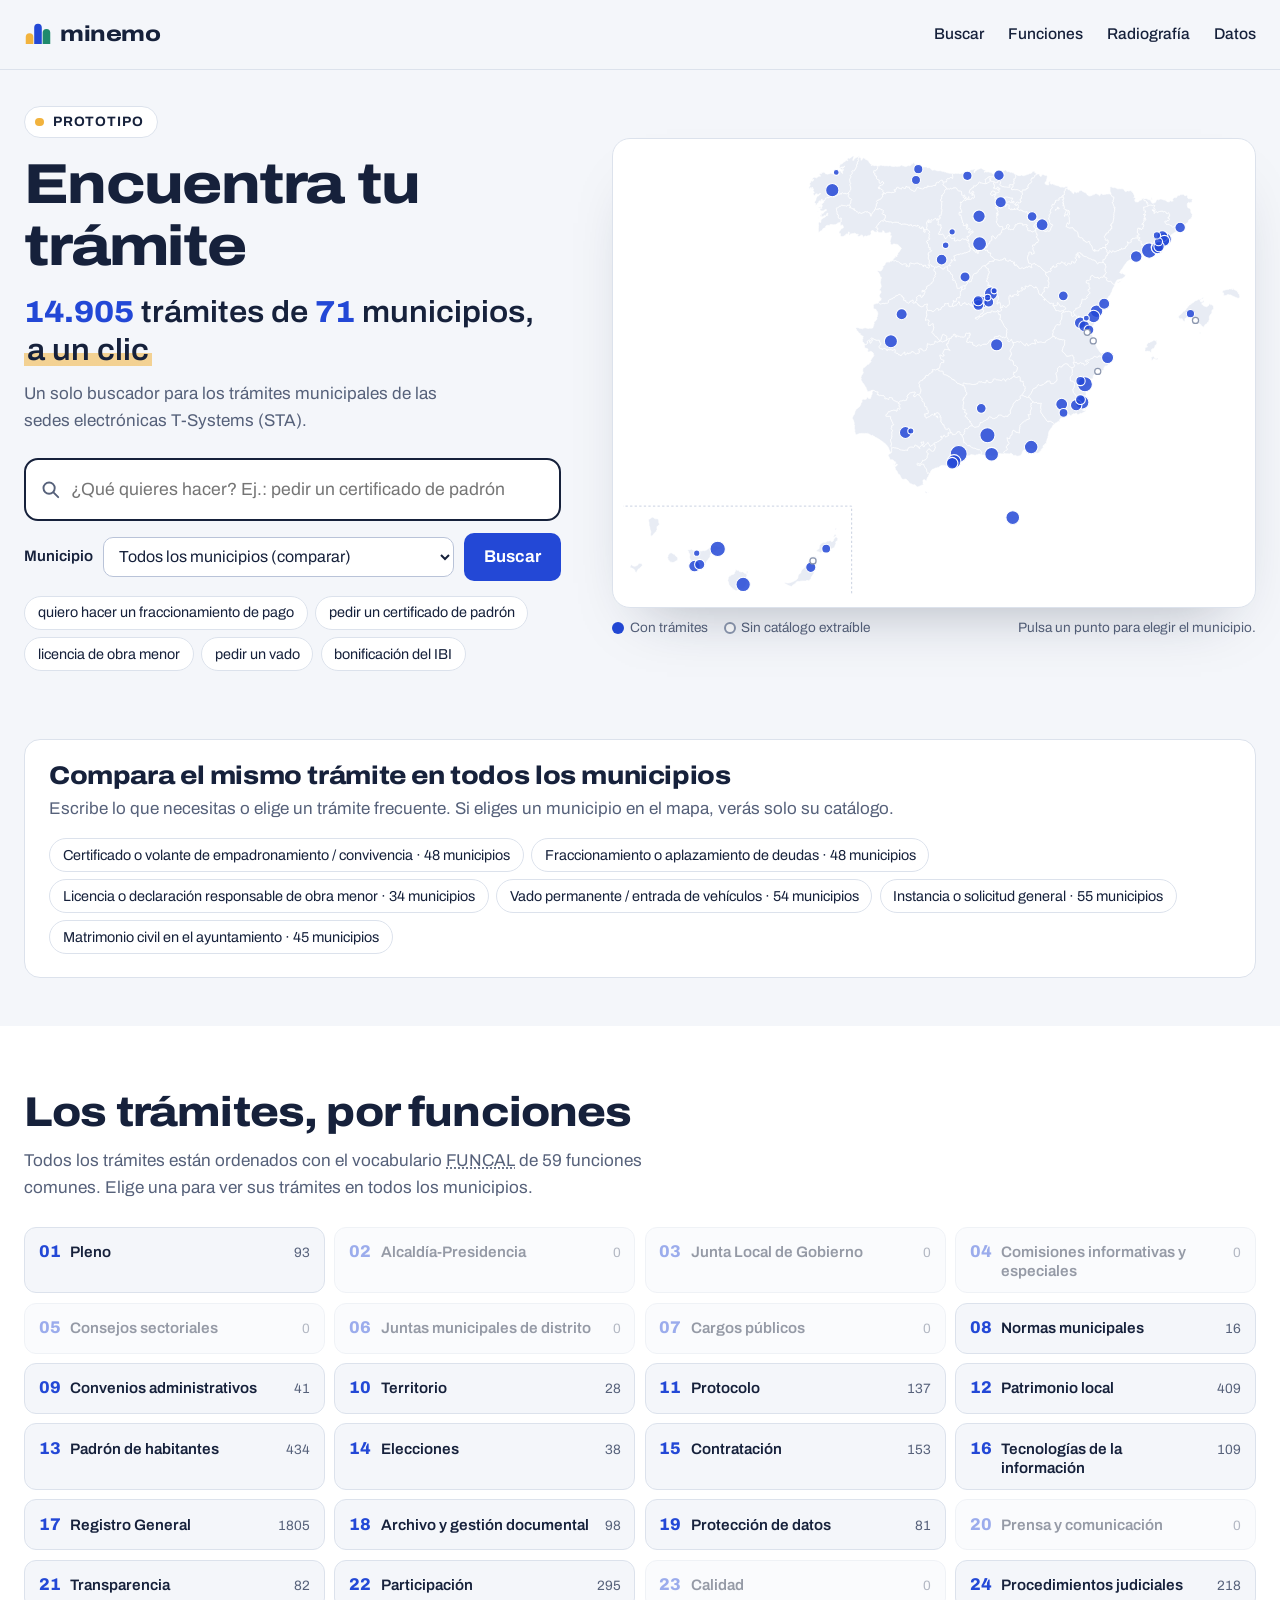
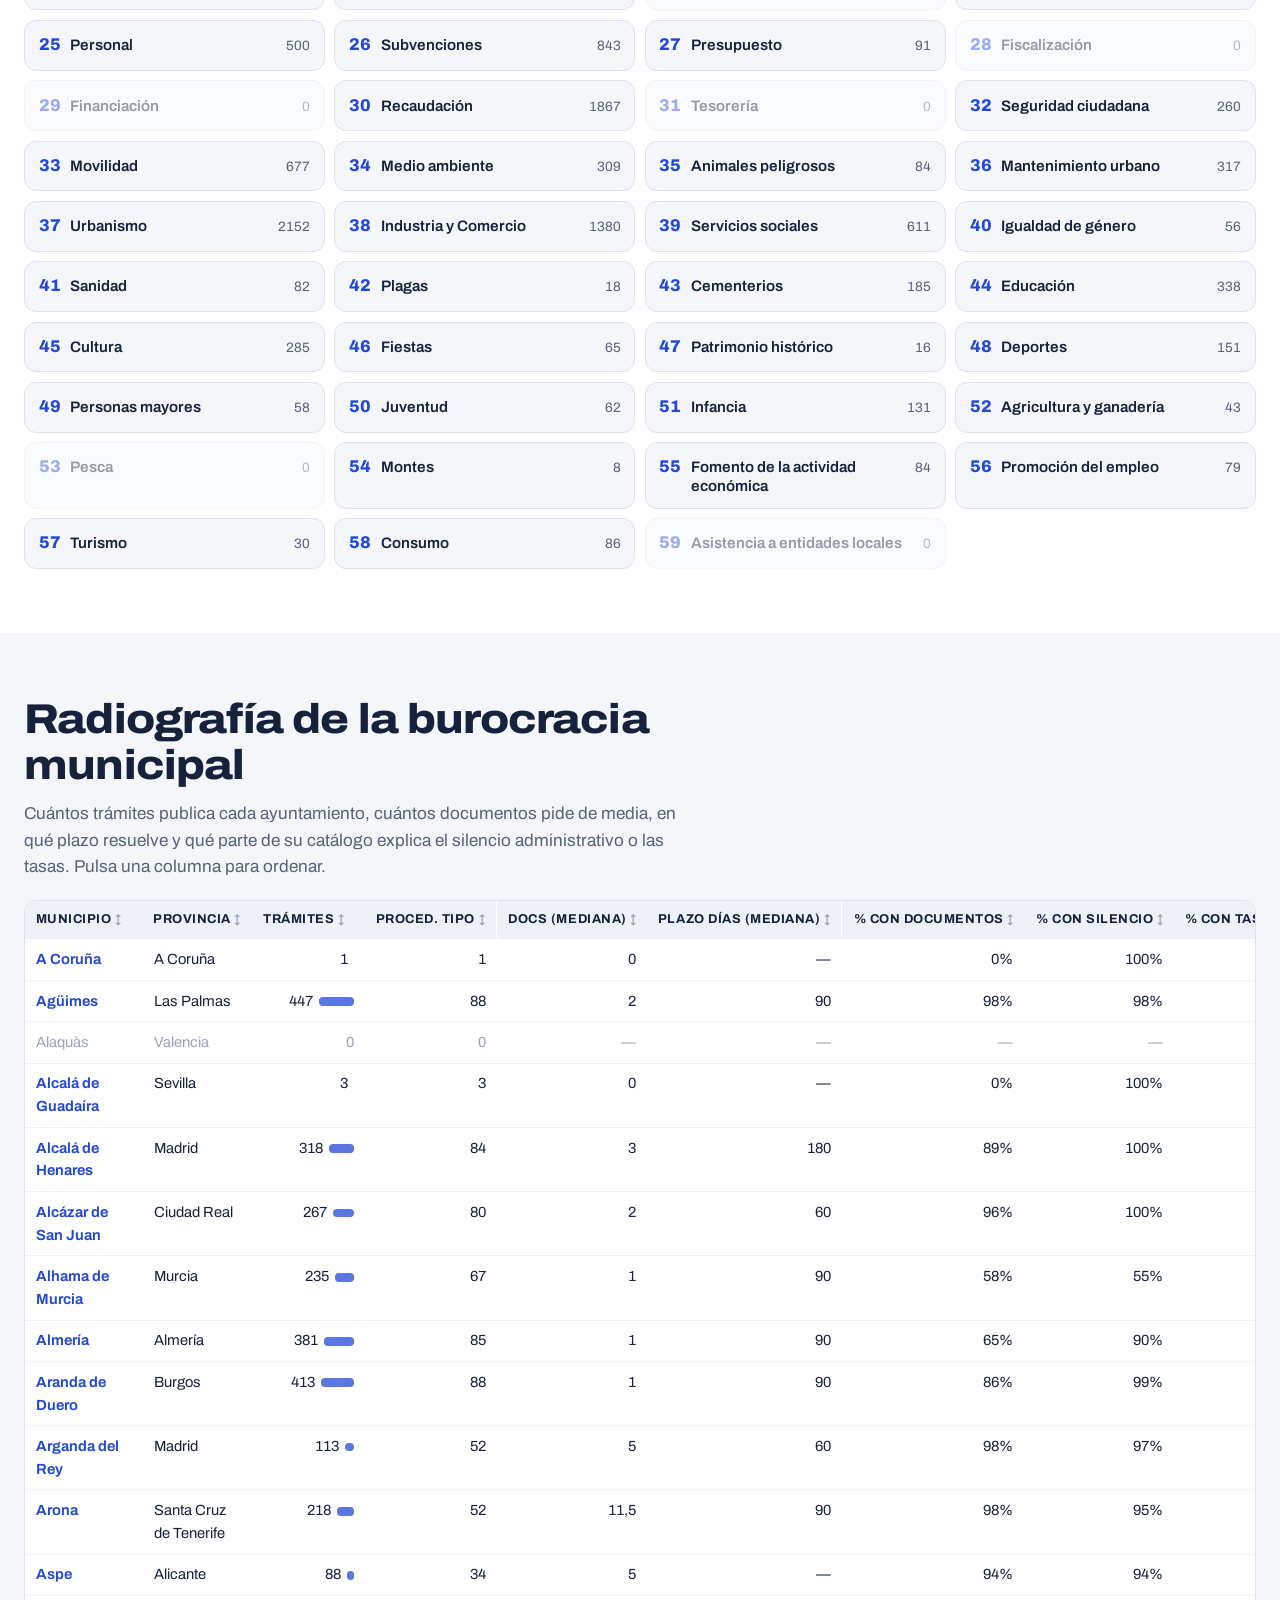
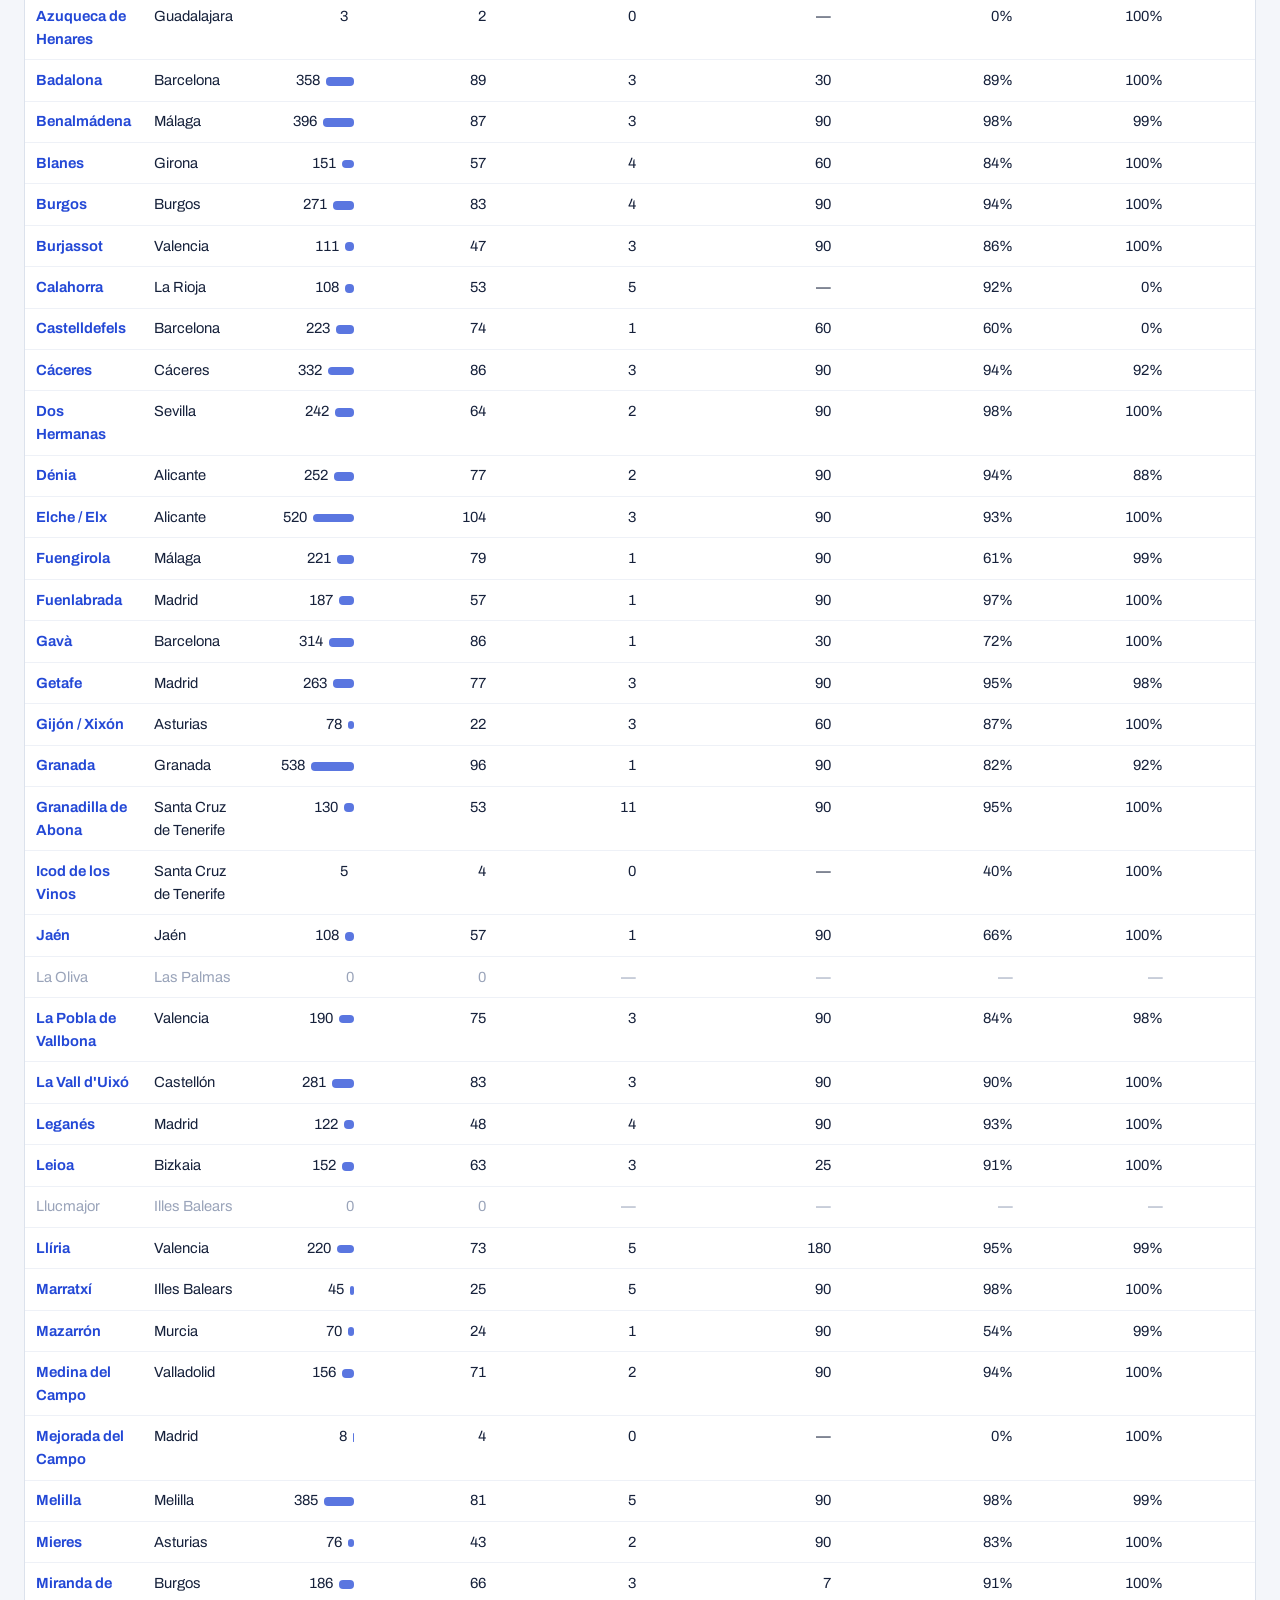
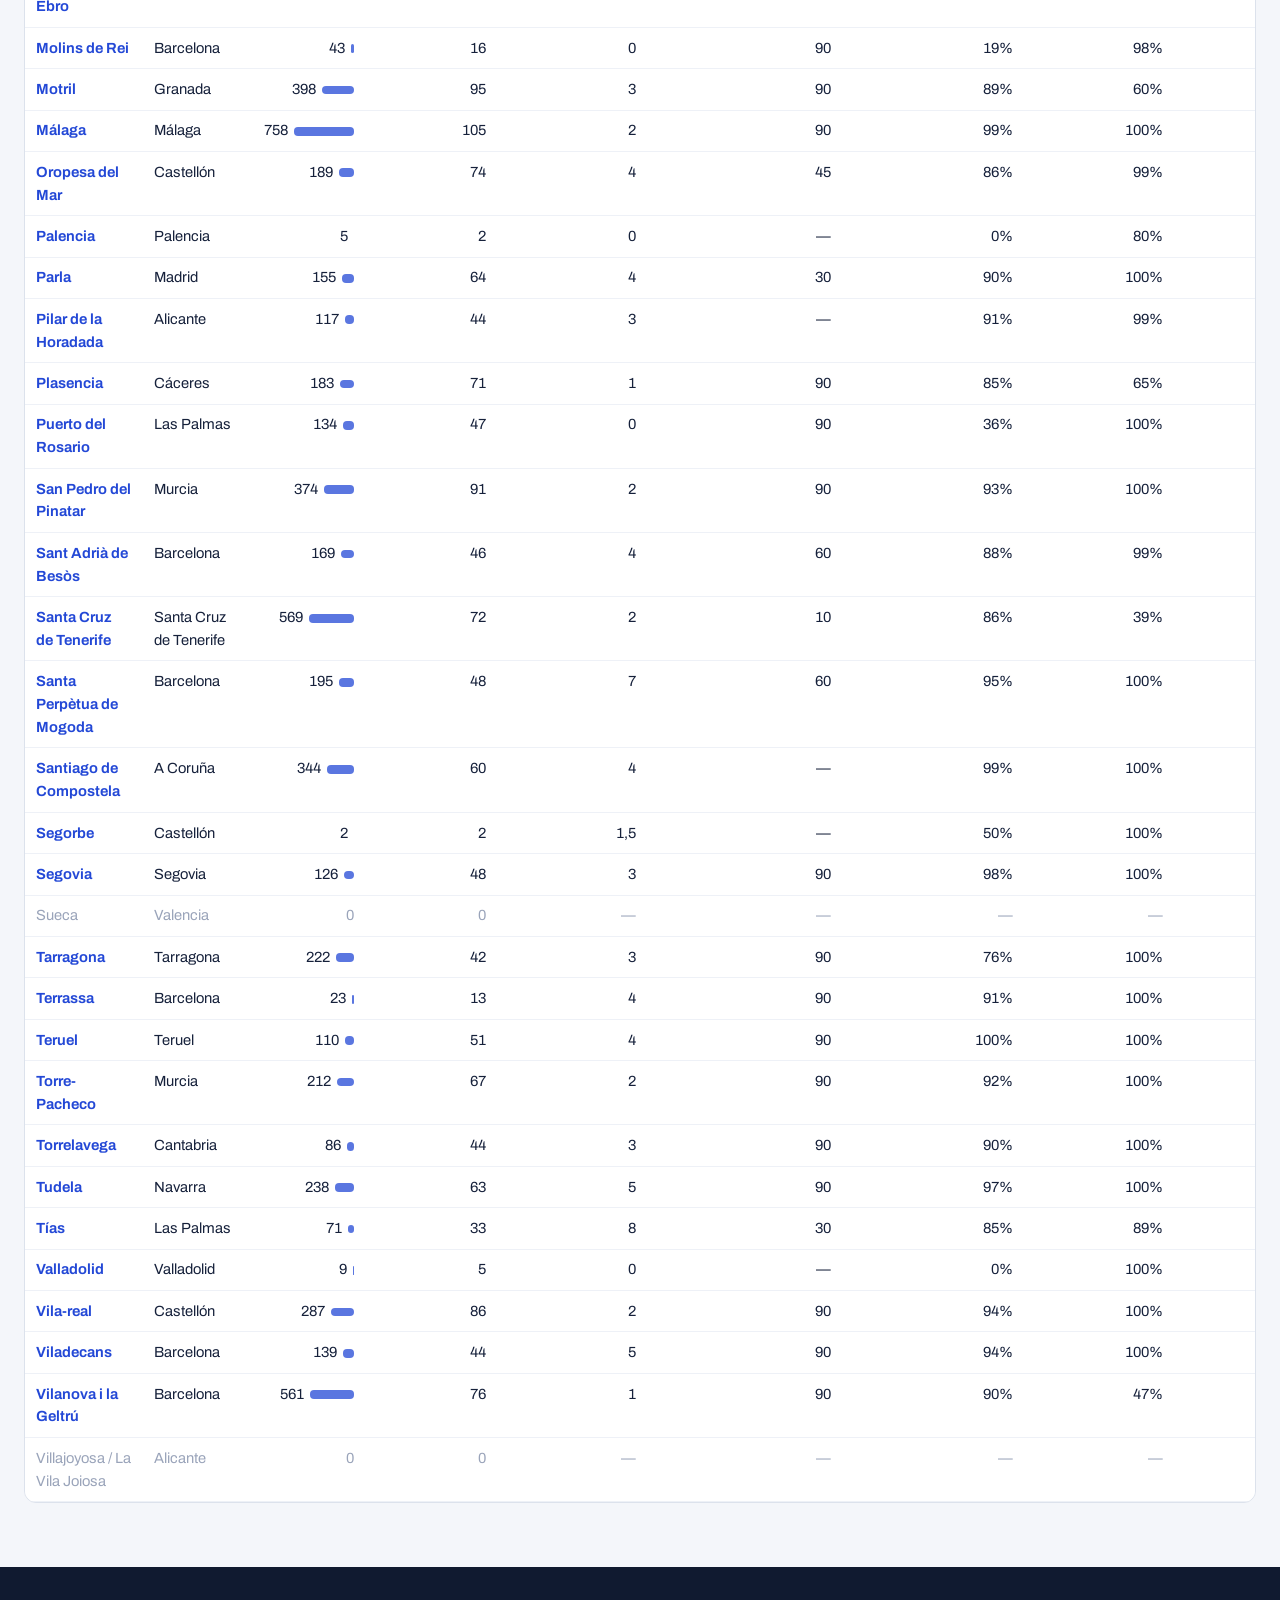
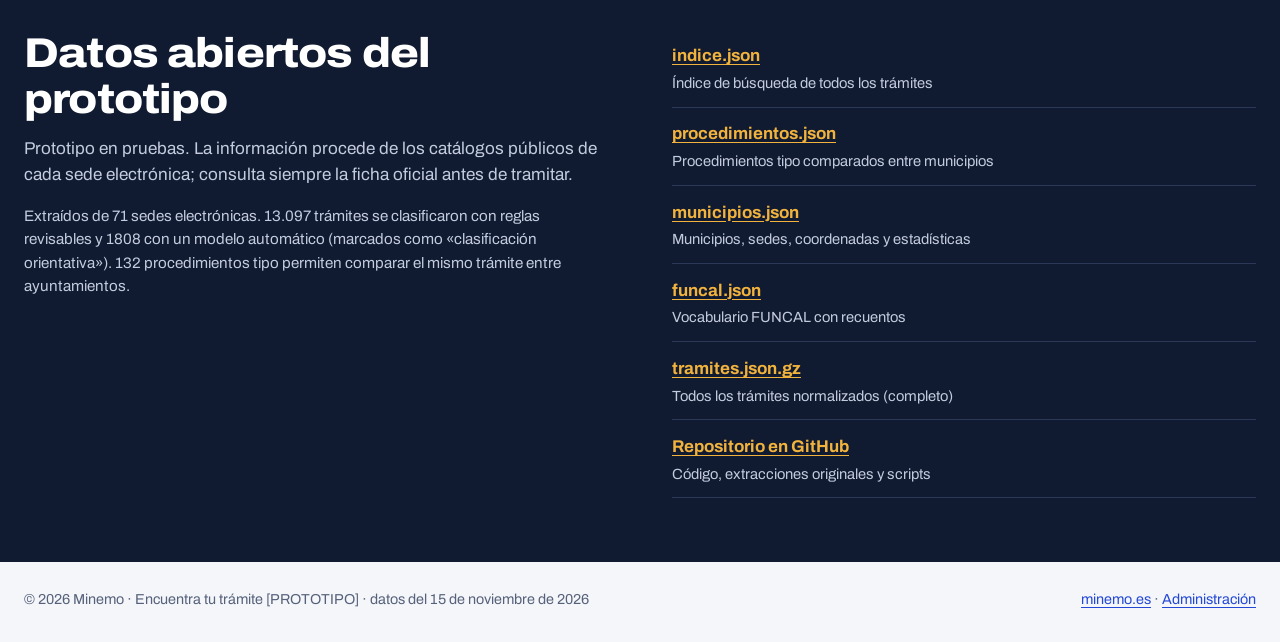
==== encuentra-tu-tramite/index.html @ 38d87cbb "Añade el módulo «Encuentra tu trámite» [PROTOTIPO] - Buscador público con mapa de España: 14.905 trá" ====
<!DOCTYPE html>
<html lang="es">
<head>
<meta charset="utf-8">
<meta name="viewport" content="width=device-width, initial-scale=1">
<title>Encuentra tu trámite [PROTOTIPO] · Minemo</title>
<meta name="description" content="Un solo buscador para miles de trámites municipales: busca por municipio, compara cómo se tramita lo mismo en cada ayuntamiento y consulta la radiografía de la burocracia municipal.">
<meta property="og:title" content="Encuentra tu trámite [PROTOTIPO] · Minemo">
<meta property="og:description" content="Busca un trámite en tu ayuntamiento o compara cómo se tramita en todos.">
<meta property="og:url" content="https://minemo.es/encuentra-tu-tramite/">
<meta name="theme-color" content="#16213B">
<link rel="icon" href="/favicon.svg" type="image/svg+xml">
<link rel="preconnect" href="https://fonts.googleapis.com">
<link rel="preconnect" href="https://fonts.gstatic.com" crossorigin>
<link href="https://fonts.googleapis.com/css2?family=Archivo:wdth,wght@62..125,300..800&display=swap" rel="stylesheet">
<link rel="stylesheet" href="css/ett.css">
</head>
<body>

<header class="cabecera">
  <div class="contenedor">
    <a class="logo" href="/" aria-label="Minemo, inicio">
      <svg viewBox="0 0 48 48" aria-hidden="true"><path d="M3 41V29a6.5 6.5 0 0 1 13 0v12z" fill="#F2B33D"/><path d="M17.5 41V13a6.5 6.5 0 0 1 13 0v28z" fill="#2348D6"/><path d="M32 41V22a6.5 6.5 0 0 1 13 0v19z" fill="#1F8A6D"/></svg>
      <span class="logo-txt">minemo</span>
    </a>
    <nav aria-label="Secciones del buscador">
      <a href="#buscar">Buscar</a>
      <a href="#funciones">Funciones</a>
      <a href="#radiografia">Radiografía</a>
      <a href="#datos">Datos</a>
    </nav>
  </div>
</header>

<main>
  <section class="portada" id="buscar" aria-labelledby="t-portada">
    <div class="contenedor portada-rejilla">
      <div class="portada-texto">
        <p class="sello"><span class="pulso" aria-hidden="true"></span>Prototipo</p>
        <h1 id="t-portada"><span id="p-titulo">Encuentra tu trámite</span></h1>
        <p class="cifra-grande" aria-live="polite">
          <strong id="c-tramites">14.905</strong> trámites de <strong id="c-municipios">71</strong> municipios,
          <span class="a-un-clic">a un clic</span>
        </p>
        <p class="entradilla" id="p-subtitulo">Un solo buscador para los trámites municipales de las sedes electrónicas T-Systems (STA).</p>

        <form class="buscador" id="f-buscar" role="search" autocomplete="off">
          <label class="sr" for="q">¿Qué quieres hacer?</label>
          <div class="caja">
            <svg viewBox="0 0 24 24" aria-hidden="true"><circle cx="10.5" cy="10.5" r="6.5" fill="none" stroke="currentColor" stroke-width="2.2"/><path d="M15.5 15.5L21 21" stroke="currentColor" stroke-width="2.2" stroke-linecap="round"/></svg>
            <input id="q" type="search" placeholder="¿Qué quieres hacer? Ej.: pedir un certificado de padrón">
          </div>
          <div class="fila-filtros">
            <label for="sel-mun">Municipio</label>
            <select id="sel-mun"><option value="">Todos los municipios (comparar)</option></select>
            <button class="boton" type="submit">Buscar</button>
          </div>
          <div class="ejemplos" id="ejemplos" aria-label="Ejemplos de búsqueda"></div>
        </form>
      </div>

      <figure class="mapa" aria-labelledby="mapa-pie">
        <div class="mapa-marco">
          <svg id="mapa" viewBox="0 0 800 600" role="img" aria-label="Mapa de España con los municipios incluidos"></svg>
          <div class="tooltip" id="tooltip" role="status" hidden></div>
        </div>
        <figcaption id="mapa-pie">
          <span class="ley"><i class="pt pt-datos"></i>Con trámites</span>
          <span class="ley"><i class="pt pt-sin"></i>Sin catálogo extraíble</span>
          <span class="ley ley-proc" hidden><i class="pt pt-si"></i>Tiene el trámite</span>
          <span class="ley ley-proc" hidden><i class="pt pt-no"></i>No consta</span>
          <span class="mapa-ayuda">Pulsa un punto para elegir el municipio.</span>
        </figcaption>
      </figure>
    </div>
  </section>

  <section class="resultados" aria-live="polite">
    <div class="contenedor" id="resultados"></div>
  </section>

  <section class="seccion" id="funciones" aria-labelledby="t-funciones">
    <div class="contenedor">
      <h2 id="t-funciones">Los trámites, por funciones</h2>
      <p class="intro">Todos los trámites están ordenados con el vocabulario <abbr title="Funciones comunes de la administración local">FUNCAL</abbr> de 59 funciones comunes. Elige una para ver sus trámites <span id="fun-ambito">en todos los municipios</span>.</p>
      <div class="funciones" id="lista-funciones"></div>
    </div>
  </section>

  <section class="seccion radiografia" id="radiografia" aria-labelledby="t-radio">
    <div class="contenedor">
      <h2 id="t-radio">Radiografía de la burocracia municipal</h2>
      <p class="intro">Cuántos trámites publica cada ayuntamiento, cuántos documentos pide de media, en qué plazo resuelve y qué parte de su catálogo explica el silencio administrativo o las tasas. Pulsa una columna para ordenar.</p>
      <div class="tabla-envoltura"><table class="tabla" id="tabla-radio"></table></div>
    </div>
  </section>

  <section class="seccion datos" id="datos" aria-labelledby="t-datos">
    <div class="contenedor rejilla-2">
      <div>
        <h2 id="t-datos">Datos abiertos del prototipo</h2>
        <p class="intro" id="p-aviso">Prototipo en pruebas. La información procede de los catálogos públicos de cada sede electrónica; consulta siempre la ficha oficial antes de tramitar.</p>
        <p class="metodo" id="metodo"></p>
      </div>
      <ul class="descargas">
        <li><a href="data/indice.json" download>indice.json</a><span>Índice de búsqueda de todos los trámites</span></li>
        <li><a href="data/procedimientos.json" download>procedimientos.json</a><span>Procedimientos tipo comparados entre municipios</span></li>
        <li><a href="data/municipios.json" download>municipios.json</a><span>Municipios, sedes, coordenadas y estadísticas</span></li>
        <li><a href="data/funcal.json" download>funcal.json</a><span>Vocabulario FUNCAL con recuentos</span></li>
        <li><a href="proyecto/datos-normalizados/tramites.json.gz" download>tramites.json.gz</a><span>Todos los trámites normalizados (completo)</span></li>
        <li><a href="https://github.com/minemo-es/minemo-web/tree/main/encuentra-tu-tramite">Repositorio en GitHub</a><span>Código, extracciones originales y scripts</span></li>
      </ul>
    </div>
  </section>
</main>

<footer>
  <div class="contenedor">
    <span>© 2026 Minemo · Encuentra tu trámite [PROTOTIPO] · <span id="f-version"></span></span>
    <span><a href="/">minemo.es</a> · <a href="admin.html">Administración</a></span>
  </div>
</footer>

<script src="js/ett-comun.js"></script>
<script src="js/buscador.js"></script>
</body>
</html>
---- encuentra-tu-tramite/css/ett.css ----
/* Encuentra tu trámite · estilos (misma identidad que minemo.es) */
[hidden] { display: none !important; }
:root {
  --pizarra: #16213B; --cal: #F4F6FA; --blanco: #FFFFFF; --cobalto: #2348D6; --albero: #F2B33D;
  --verde: #1F8A6D; --niebla: #DCE2EC; --tenue: #56617A; --noche: #101A30; --rojo: #C2413A;
  --suave: #EEF1F7;
}
* { box-sizing: border-box; }
html { -webkit-text-size-adjust: 100%; scroll-behavior: smooth; }
body { margin: 0; background: var(--cal); color: var(--pizarra); font-family: "Archivo", system-ui, sans-serif;
  font-variation-settings: "wdth" 100; font-size: 1.0625rem; line-height: 1.55; }
a { color: var(--cobalto); text-underline-offset: .18em; }
a:hover { color: var(--pizarra); }
:focus-visible { outline: 3px solid var(--albero); outline-offset: 3px; border-radius: 3px; }
h1, h2, h3, h4 { margin: 0; line-height: 1.1; }
p { margin: 0; }
.sr { position: absolute; width: 1px; height: 1px; overflow: hidden; clip: rect(0 0 0 0); white-space: nowrap; }
.contenedor { width: min(1240px, 100% - 3rem); margin-inline: auto; }
abbr { text-decoration: underline dotted; cursor: help; }

/* Cabecera */
.cabecera { padding: 1.1rem 0; background: var(--cal); border-bottom: 1px solid var(--niebla); position: sticky; top: 0; z-index: 20; }
.cabecera .contenedor { display: flex; justify-content: space-between; align-items: center; gap: 1.5rem; }
.logo { display: inline-flex; align-items: center; gap: .5rem; text-decoration: none; color: var(--pizarra); }
.logo svg { height: 28px; width: auto; display: block; }
.logo-txt { font-weight: 800; font-size: 1.35rem; font-variation-settings: "wdth" 118; letter-spacing: -.02em; }
.cabecera nav { display: flex; gap: 1.5rem; }
.cabecera nav a { color: var(--pizarra); text-decoration: none; font-weight: 500; font-size: .975rem; }
.cabecera nav a:hover { color: var(--cobalto); }

/* Portada */
.portada { padding: 2.25rem 0 2rem; }
.portada-rejilla { display: grid; grid-template-columns: minmax(0, 5fr) minmax(0, 6fr); gap: clamp(1.5rem, 4vw, 3.5rem); align-items: center; }
.sello { display: inline-flex; align-items: center; gap: .55rem; background: var(--blanco); border: 1px solid var(--niebla);
  padding: .3rem .85rem .3rem .65rem; border-radius: 999px; font-size: .85rem; font-weight: 700; text-transform: uppercase; letter-spacing: .06em; }
.pulso { width: .55rem; height: .55rem; border-radius: 50%; background: var(--albero); animation: pulso 2.4s ease-out infinite; }
@keyframes pulso { 0% { box-shadow: 0 0 0 0 rgba(242,179,61,.6); } 70% { box-shadow: 0 0 0 10px rgba(242,179,61,0); } 100% { box-shadow: 0 0 0 0 rgba(242,179,61,0); } }
.portada h1 { margin-top: 1rem; font-size: clamp(2.2rem, 4.4vw, 3.6rem); font-weight: 800; font-variation-settings: "wdth" 115; letter-spacing: -.03em; }
.cifra-grande { margin-top: .9rem; font-size: clamp(1.35rem, 2.4vw, 1.9rem); font-weight: 600; line-height: 1.25; font-variation-settings: "wdth" 106; }
.cifra-grande strong { font-weight: 800; color: var(--cobalto); font-variant-numeric: tabular-nums; }
.a-un-clic { background: linear-gradient(transparent 62%, rgba(242,179,61,.55) 62%); padding: 0 .1em; }
.entradilla { margin-top: .8rem; color: var(--tenue); max-width: 46ch; }

.buscador { margin-top: 1.5rem; }
.caja { display: flex; align-items: center; gap: .6rem; background: var(--blanco); border: 2px solid var(--pizarra); border-radius: 14px; padding: .25rem .9rem; }
.caja:focus-within { border-color: var(--cobalto); box-shadow: 0 0 0 4px rgba(35,72,214,.15); }
.caja svg { width: 1.3rem; height: 1.3rem; color: var(--tenue); flex: none; }
.caja input { flex: 1; border: 0; outline: 0; font: inherit; font-size: 1.1rem; padding: .75rem 0; background: transparent; min-width: 0; color: var(--pizarra); }
.fila-filtros { display: flex; gap: .6rem; align-items: center; margin-top: .7rem; flex-wrap: wrap; }
.fila-filtros label { font-weight: 600; font-size: .95rem; }
select, .campo { font: inherit; font-size: 1rem; padding: .6rem .7rem; border: 1px solid #B9C3D8; border-radius: 10px; background: var(--blanco); color: var(--pizarra); }
#sel-mun { flex: 1; min-width: 12rem; }
.boton { display: inline-flex; align-items: center; gap: .4rem; background: var(--cobalto); color: var(--blanco); border: 0; cursor: pointer;
  padding: .7rem 1.25rem; border-radius: 10px; font: inherit; font-weight: 650; text-decoration: none; }
.boton:hover { background: var(--pizarra); color: var(--blanco); }
.boton.sec { background: var(--blanco); color: var(--pizarra); border: 1px solid var(--niebla); }
.boton.sec:hover { border-color: var(--pizarra); }
.boton.peq { padding: .4rem .75rem; font-size: .9rem; border-radius: 8px; }
.ejemplos { display: flex; gap: .45rem; flex-wrap: wrap; margin-top: .9rem; }
.chip { border: 1px solid var(--niebla); background: var(--blanco); color: var(--pizarra); border-radius: 999px; padding: .3rem .8rem;
  font: inherit; font-size: .9rem; cursor: pointer; }
.chip:hover { border-color: var(--cobalto); color: var(--cobalto); }
.chip.activo { background: var(--pizarra); color: var(--blanco); border-color: var(--pizarra); }

/* Mapa */
.mapa { margin: 0; }
.mapa-marco { position: relative; background: var(--blanco); border: 1px solid var(--niebla); border-radius: 18px; padding: .6rem;
  box-shadow: 0 30px 60px -34px rgba(22,33,59,.35); }
#mapa { display: block; width: 100%; height: auto; }
#mapa .prov { fill: #E8ECF4; stroke: #FFFFFF; stroke-width: .8; }
#mapa .prov.activa { fill: #DCE4F7; }
#mapa .borde { fill: none; stroke: #B9C3D8; stroke-width: 1; stroke-dasharray: 3 3; }
#mapa .pt { cursor: pointer; stroke: var(--blanco); stroke-width: 1.4; transition: r .15s; }
#mapa .pt.datos { fill: var(--cobalto); fill-opacity: .85; }
#mapa .pt.sin { fill: var(--blanco); stroke: #8C97AE; stroke-width: 1.6; }
#mapa .pt.si { fill: var(--verde); }
#mapa .pt.no { fill: var(--albero); }
#mapa .pt.sel { fill: var(--rojo); fill-opacity: 1; stroke: var(--pizarra); stroke-width: 2.2; }
#mapa .pt:hover { stroke: var(--pizarra); stroke-width: 2; }
#mapa .etq { font-size: 13px; font-weight: 700; fill: var(--pizarra); paint-order: stroke; stroke: var(--blanco); stroke-width: 4px; pointer-events: none; }
.tooltip { position: absolute; pointer-events: none; background: var(--pizarra); color: var(--blanco); font-size: .85rem; line-height: 1.35;
  padding: .45rem .65rem; border-radius: 8px; max-width: 16rem; transform: translate(-50%, calc(-100% - 12px)); z-index: 5; }
.tooltip b { display: block; font-size: .95rem; }
.mapa figcaption { display: flex; flex-wrap: wrap; gap: .4rem 1rem; align-items: center; margin-top: .6rem; font-size: .85rem; color: var(--tenue); }
.ley { display: inline-flex; align-items: center; gap: .35rem; }
.ley .pt { width: .75rem; height: .75rem; border-radius: 50%; display: inline-block; }
.pt-datos { background: var(--cobalto); } .pt-sin { border: 2px solid #8C97AE; background: var(--blanco); }
.pt-si { background: var(--verde); } .pt-no { background: var(--albero); }
.mapa-ayuda { margin-left: auto; }

/* Resultados */
.resultados { padding: 1rem 0 3rem; }
.resultados:empty { display: none; }
.bloque { background: var(--blanco); border: 1px solid var(--niebla); border-radius: 16px; padding: 1.4rem 1.5rem; margin-top: 1.25rem; }
.bloque h2 { font-size: 1.6rem; font-weight: 800; font-variation-settings: "wdth" 110; letter-spacing: -.015em; }
.bloque h3 { font-size: 1.2rem; font-weight: 700; }
.bloque .sub { color: var(--tenue); margin-top: .35rem; }
.cab-res { display: flex; justify-content: space-between; align-items: flex-start; gap: 1rem; flex-wrap: wrap; }
.aviso-no { background: #FFF6E0; border: 1px solid #F2D58D; border-radius: 12px; padding: .9rem 1rem; margin-top: 1rem; }
.cifras { display: grid; grid-template-columns: repeat(auto-fit, minmax(9.5rem, 1fr)); gap: .75rem; margin-top: 1.1rem; }
.cifra { background: var(--suave); border-radius: 12px; padding: .75rem .9rem; }
.cifra b { display: block; font-size: 1.6rem; font-weight: 800; font-variant-numeric: tabular-nums; font-variation-settings: "wdth" 110; line-height: 1.1; }
.cifra span { font-size: .85rem; color: var(--tenue); }

.lista { list-style: none; margin: 1rem 0 0; padding: 0; display: grid; gap: .7rem; }
.tramite { border: 1px solid var(--niebla); border-radius: 12px; padding: .9rem 1rem; background: var(--blanco); }
.tramite:hover { border-color: #B9C3D8; }
.tramite h4 { font-size: 1.05rem; font-weight: 700; }
.tramite h4 button { all: unset; cursor: pointer; }
.tramite h4 button:hover { color: var(--cobalto); text-decoration: underline; }
.tramite .mun { font-size: .85rem; font-weight: 700; color: var(--cobalto); text-transform: uppercase; letter-spacing: .04em; }
.etiquetas { display: flex; flex-wrap: wrap; gap: .35rem; margin-top: .5rem; }
.et { font-size: .78rem; font-weight: 600; padding: .18rem .55rem; border-radius: 999px; background: var(--suave); color: var(--pizarra); }
.et.funcal { background: #E3E9FB; color: #1B3AAE; }
.et.proc { background: #DFF1EB; color: #155E4A; }
.et.aviso { background: #FFF1D1; color: #7A5300; }
.metr { display: flex; flex-wrap: wrap; gap: .3rem 1.1rem; margin-top: .55rem; font-size: .9rem; color: var(--tenue); }
.metr b { color: var(--pizarra); }
.acciones-t { display: flex; gap: .5rem; flex-wrap: wrap; margin-top: .7rem; }
.detalle { margin-top: .9rem; border-top: 1px dashed var(--niebla); padding-top: .9rem; display: grid; gap: .8rem; }
.detalle h5 { margin: 0 0 .3rem; font-size: .8rem; text-transform: uppercase; letter-spacing: .06em; color: var(--tenue); }
.detalle p, .detalle li { font-size: .95rem; white-space: pre-line; }
.detalle ul { margin: 0; padding-left: 1.1rem; }
.docs li { margin-bottom: .25rem; }
.docs .ob { font-size: .75rem; font-weight: 700; color: var(--rojo); margin-left: .3rem; }
.mas { margin-top: 1rem; }
.vacio { color: var(--tenue); margin-top: 1rem; }

/* Tablas */
.tabla-envoltura { overflow-x: auto; margin-top: 1.2rem; border: 1px solid var(--niebla); border-radius: 12px; background: var(--blanco); }
.tabla { width: 100%; border-collapse: collapse; font-size: .92rem; }
.tabla th, .tabla td { padding: .55rem .7rem; text-align: left; border-bottom: 1px solid var(--suave); vertical-align: top; }
.tabla th { position: sticky; top: 0; background: var(--suave); font-size: .8rem; text-transform: uppercase; letter-spacing: .04em; cursor: pointer; white-space: nowrap; }
.tabla th[aria-sort]::after { content: " ↕"; color: #9AA4BA; }
.tabla th[aria-sort="ascending"]::after { content: " ↑"; color: var(--cobalto); }
.tabla th[aria-sort="descending"]::after { content: " ↓"; color: var(--cobalto); }
.tabla td.num { text-align: right; font-variant-numeric: tabular-nums; white-space: nowrap; }
.tabla tr:hover td { background: #FAFBFD; }
.tabla tr.sin-datos td { color: #9AA4BA; }
.barra-h { display: inline-block; height: .55rem; border-radius: 4px; background: var(--cobalto); opacity: .75; vertical-align: middle; margin-left: .4rem; }
.barra-h.verde { background: var(--verde); } .barra-h.albero { background: var(--albero); }
.tabla a.mun-link { font-weight: 650; text-decoration: none; }
.tabla a.mun-link:hover { text-decoration: underline; }

/* Secciones */
.seccion { padding: 4rem 0; }
.seccion h2 { font-size: clamp(1.8rem, 3.4vw, 2.6rem); font-weight: 800; font-variation-settings: "wdth" 112; letter-spacing: -.02em; max-width: 24ch; }
.seccion .intro { margin-top: .8rem; max-width: 68ch; color: var(--tenue); font-size: 1.07rem; }
#funciones { background: var(--blanco); }
.funciones { margin-top: 1.6rem; display: grid; grid-template-columns: repeat(auto-fill, minmax(15rem, 1fr)); gap: .6rem; }
.fun { text-align: left; border: 1px solid var(--niebla); background: var(--cal); border-radius: 12px; padding: .7rem .85rem; cursor: pointer; font: inherit; color: var(--pizarra);
  display: grid; grid-template-columns: auto 1fr auto; gap: .2rem .6rem; align-items: baseline; }
.fun:hover { border-color: var(--cobalto); background: var(--blanco); }
.fun .cod { font-weight: 800; color: var(--cobalto); font-variant-numeric: tabular-nums; }
.fun .nom { font-weight: 600; font-size: .95rem; line-height: 1.25; }
.fun .n { font-size: .85rem; color: var(--tenue); font-variant-numeric: tabular-nums; }
.fun.vacia { opacity: .45; }
.datos { background: var(--noche); color: var(--blanco); }
.datos h2 { color: var(--blanco); }
.datos .intro, .datos .metodo { color: #C3CCDF; }
.datos .metodo { margin-top: 1rem; font-size: .95rem; max-width: 60ch; }
.rejilla-2 { display: grid; grid-template-columns: minmax(0, 1fr) minmax(0, 1fr); gap: clamp(2rem, 5vw, 4rem); align-items: start; }
.descargas { list-style: none; margin: 0; padding: 0; display: grid; gap: .1rem; }
.descargas li { padding: .75rem 0; border-bottom: 1px solid #2A3756; display: grid; gap: .15rem; }
.descargas a { color: var(--albero); font-weight: 700; }
.descargas span { color: #C3CCDF; font-size: .92rem; }

footer { padding: 1.6rem 0 2rem; color: var(--tenue); font-size: .9rem; }
footer .contenedor { display: flex; justify-content: space-between; gap: 1rem; flex-wrap: wrap; }

.cargando { display: flex; align-items: center; gap: .7rem; color: var(--tenue); padding: 1rem 0; }
.cargando::before { content: ""; width: 1.1rem; height: 1.1rem; border-radius: 50%; border: 3px solid var(--niebla); border-top-color: var(--cobalto); animation: gira 1s linear infinite; }
@keyframes gira { to { transform: rotate(360deg); } }

@media (max-width: 980px) {
  .portada-rejilla, .rejilla-2 { grid-template-columns: minmax(0, 1fr); }
}
@media (max-width: 640px) {
  .cabecera nav a:not(:first-child) { display: none; }
  .contenedor { width: min(1240px, 100% - 1.6rem); }
  .bloque { padding: 1.1rem; }
  .mapa-ayuda { margin-left: 0; }
}
@media (prefers-reduced-motion: reduce) { html { scroll-behavior: auto; } .pulso, .cargando::before { animation: none; } }
.mun-cab { font-size: .85rem; font-weight: 700; color: var(--cobalto); text-transform: uppercase; letter-spacing: .05em; margin-bottom: .25rem; }
.fun.activo { border-color: var(--cobalto); background: #E3E9FB; }
.ley[hidden] { display: none; }
.a-un-clic { white-space: nowrap; }
[id], .resultados { scroll-margin-top: 84px; }

/* ---------- Administración ---------- */
.adm-login { min-height: 70vh; display: grid; place-items: center; padding: 2rem 0; }
.tarjeta { background: var(--blanco); border: 1px solid var(--niebla); border-radius: 18px; padding: 1.8rem; width: min(560px, 100%); box-shadow: 0 30px 60px -34px rgba(22,33,59,.35); }
.tarjeta h1 { font-size: 1.9rem; font-weight: 800; font-variation-settings: "wdth" 112; }
.tarjeta .sub { color: var(--tenue); margin-top: .5rem; }
.metodo-login { border: 1px solid var(--niebla); border-radius: 12px; padding: 1rem; margin-top: 1rem; display: grid; gap: .6rem; }
.metodo-login h2 { font-size: 1.05rem; font-weight: 700; }
.metodo-login p { font-size: .9rem; color: var(--tenue); }
.campo { width: 100%; }
label.et-campo { font-size: .85rem; font-weight: 650; display: grid; gap: .25rem; }
.error { color: var(--rojo); font-weight: 600; font-size: .92rem; }
.ok { color: var(--verde); font-weight: 600; font-size: .92rem; }
.adm-barra { display: flex; justify-content: space-between; align-items: center; gap: 1rem; flex-wrap: wrap; padding: 1rem 0; }
.adm-barra h1 { font-size: 1.5rem; font-weight: 800; font-variation-settings: "wdth" 110; }
.quien { font-size: .9rem; color: var(--tenue); display: flex; gap: .6rem; align-items: center; flex-wrap: wrap; }
.pestanas { display: flex; gap: .3rem; border-bottom: 2px solid var(--niebla); overflow-x: auto; }
.pestanas button { all: unset; cursor: pointer; padding: .7rem 1rem; font-weight: 650; color: var(--tenue); border-bottom: 3px solid transparent; margin-bottom: -2px; white-space: nowrap; }
.pestanas button[aria-selected="true"] { color: var(--pizarra); border-bottom-color: var(--cobalto); }
.pestanas .contador { display: inline-block; min-width: 1.4rem; text-align: center; background: var(--albero); color: var(--pizarra); border-radius: 999px; font-size: .75rem; padding: 0 .35rem; margin-left: .3rem; }
.panel-adm { padding: 1.2rem 0 3rem; }
.filtros-adm { display: flex; gap: .5rem; flex-wrap: wrap; align-items: center; margin: 1rem 0; }
.filtros-adm .campo { width: auto; flex: 1; min-width: 10rem; }
.tabla .campo { padding: .35rem .5rem; font-size: .9rem; }
.tabla textarea.campo { min-height: 3.2rem; resize: vertical; }
.tabla tr.cambiado td { background: #FFF8E6; }
.pendientes { position: sticky; bottom: 0; background: var(--pizarra); color: var(--blanco); padding: .8rem 1rem; border-radius: 12px 12px 0 0; display: flex; justify-content: space-between; align-items: center; gap: 1rem; flex-wrap: wrap; z-index: 10; }
.pendientes[hidden] { display: none; }
.pendientes .boton { background: var(--albero); color: var(--pizarra); }
.historial { list-style: none; margin: .8rem 0 0; padding: 0; display: grid; gap: .4rem; font-size: .92rem; }
.historial li { border-bottom: 1px solid var(--suave); padding: .4rem 0; }
.historial small { color: var(--tenue); }
.form-portal { display: grid; gap: 1rem; max-width: 760px; margin-top: 1rem; }
.form-portal textarea { min-height: 6rem; }
.multi { display: grid; grid-template-columns: repeat(auto-fill, minmax(16rem, 1fr)); gap: .3rem .8rem; max-height: 18rem; overflow: auto; border: 1px solid var(--niebla); border-radius: 10px; padding: .6rem; background: var(--blanco); }
.multi label { font-size: .9rem; display: flex; gap: .4rem; align-items: flex-start; }
.nota-adm { background: var(--suave); border-radius: 12px; padding: .9rem 1rem; font-size: .93rem; color: var(--pizarra); margin-top: 1rem; }
.nota-adm code { background: var(--blanco); padding: .05rem .3rem; border-radius: 4px; }
#sel-mun { max-width: 100%; }
@media (max-width: 640px) { #sel-mun { min-width: 0; width: 100%; flex-basis: 100%; } .fila-filtros .boton { width: 100%; justify-content: center; } }
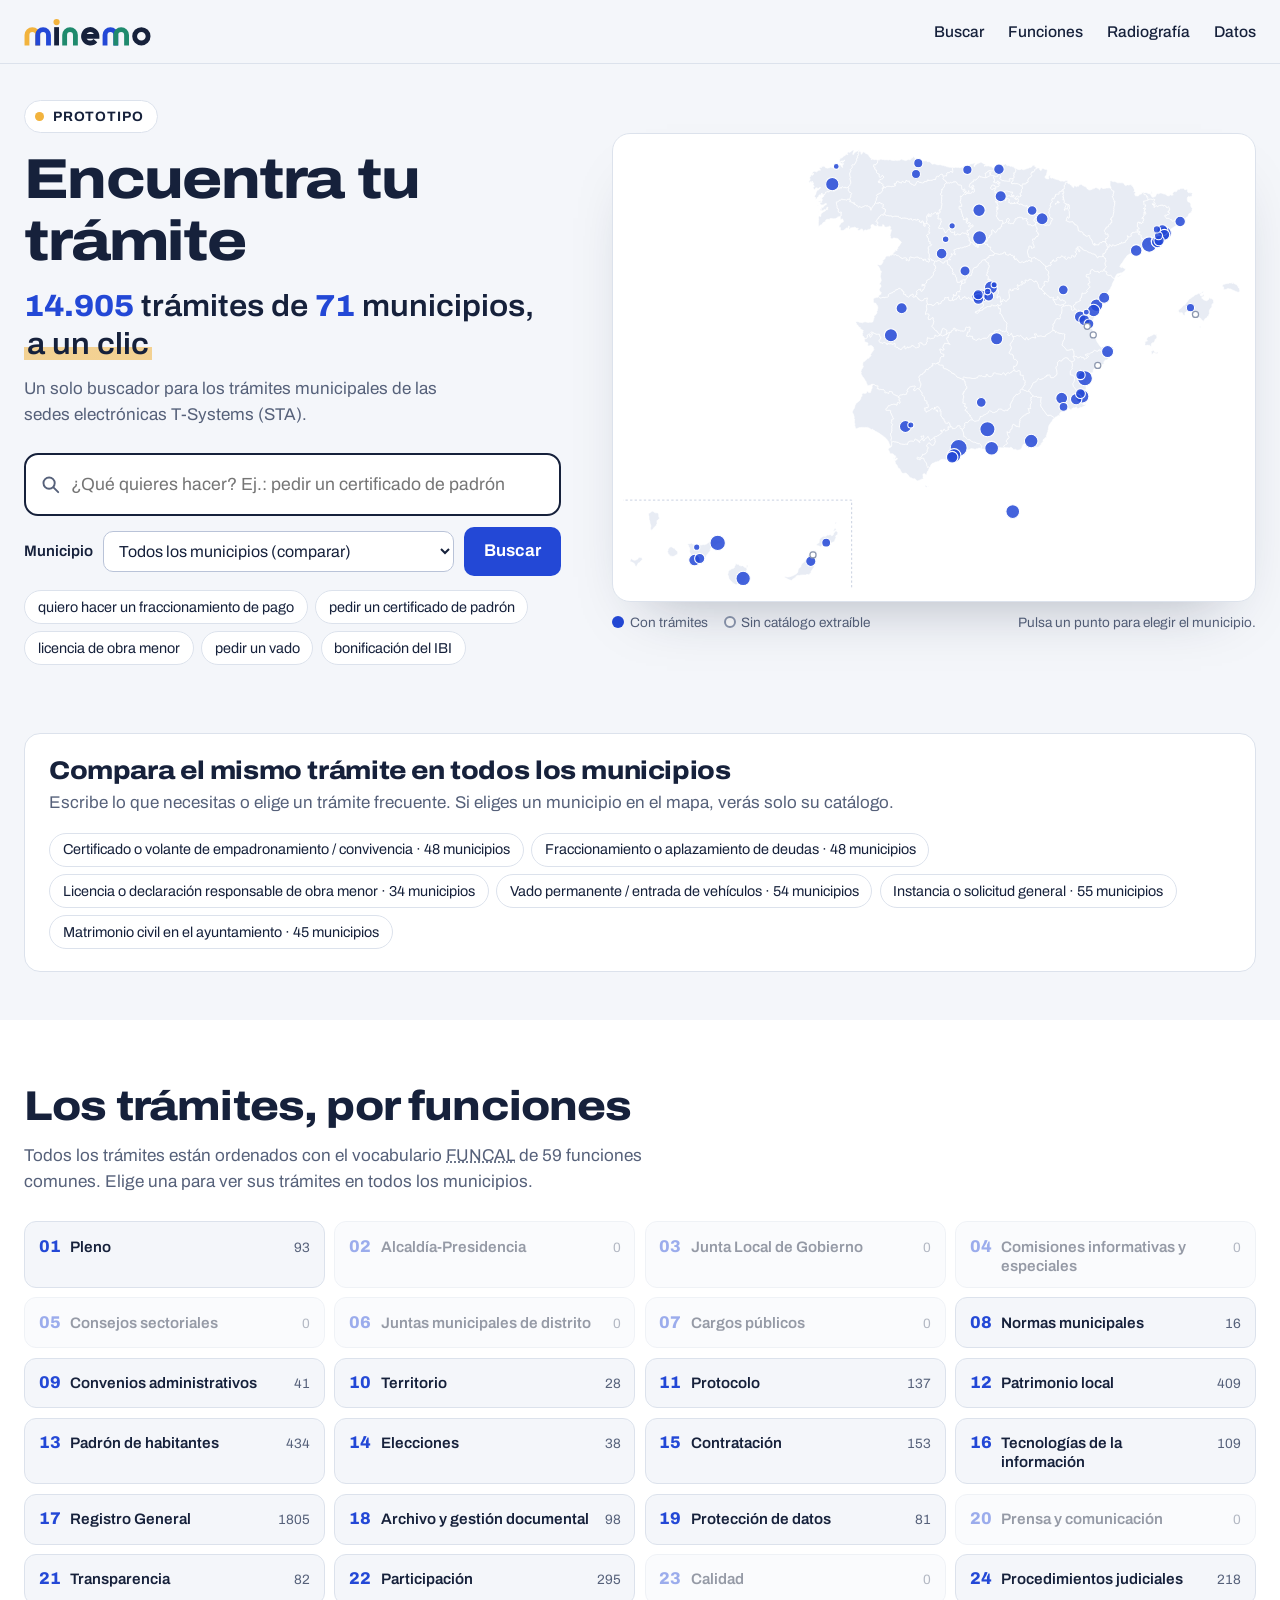
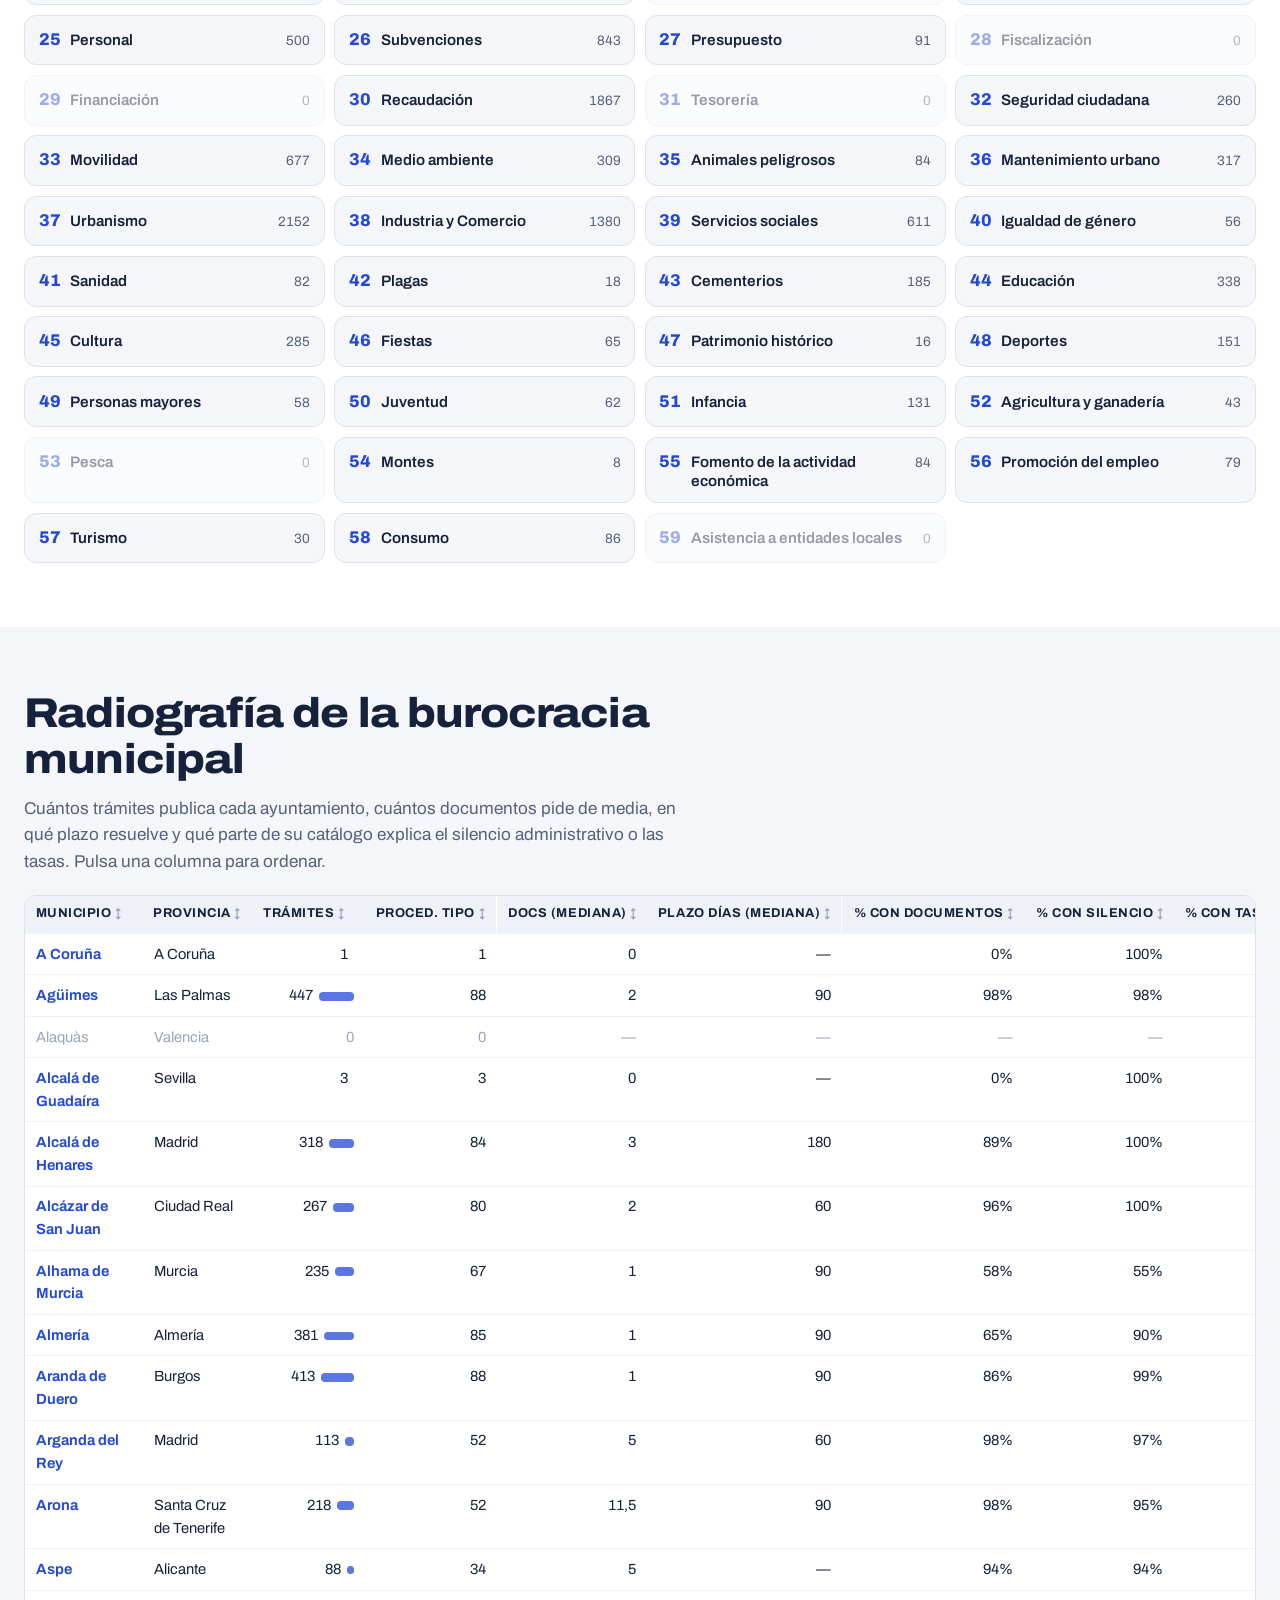
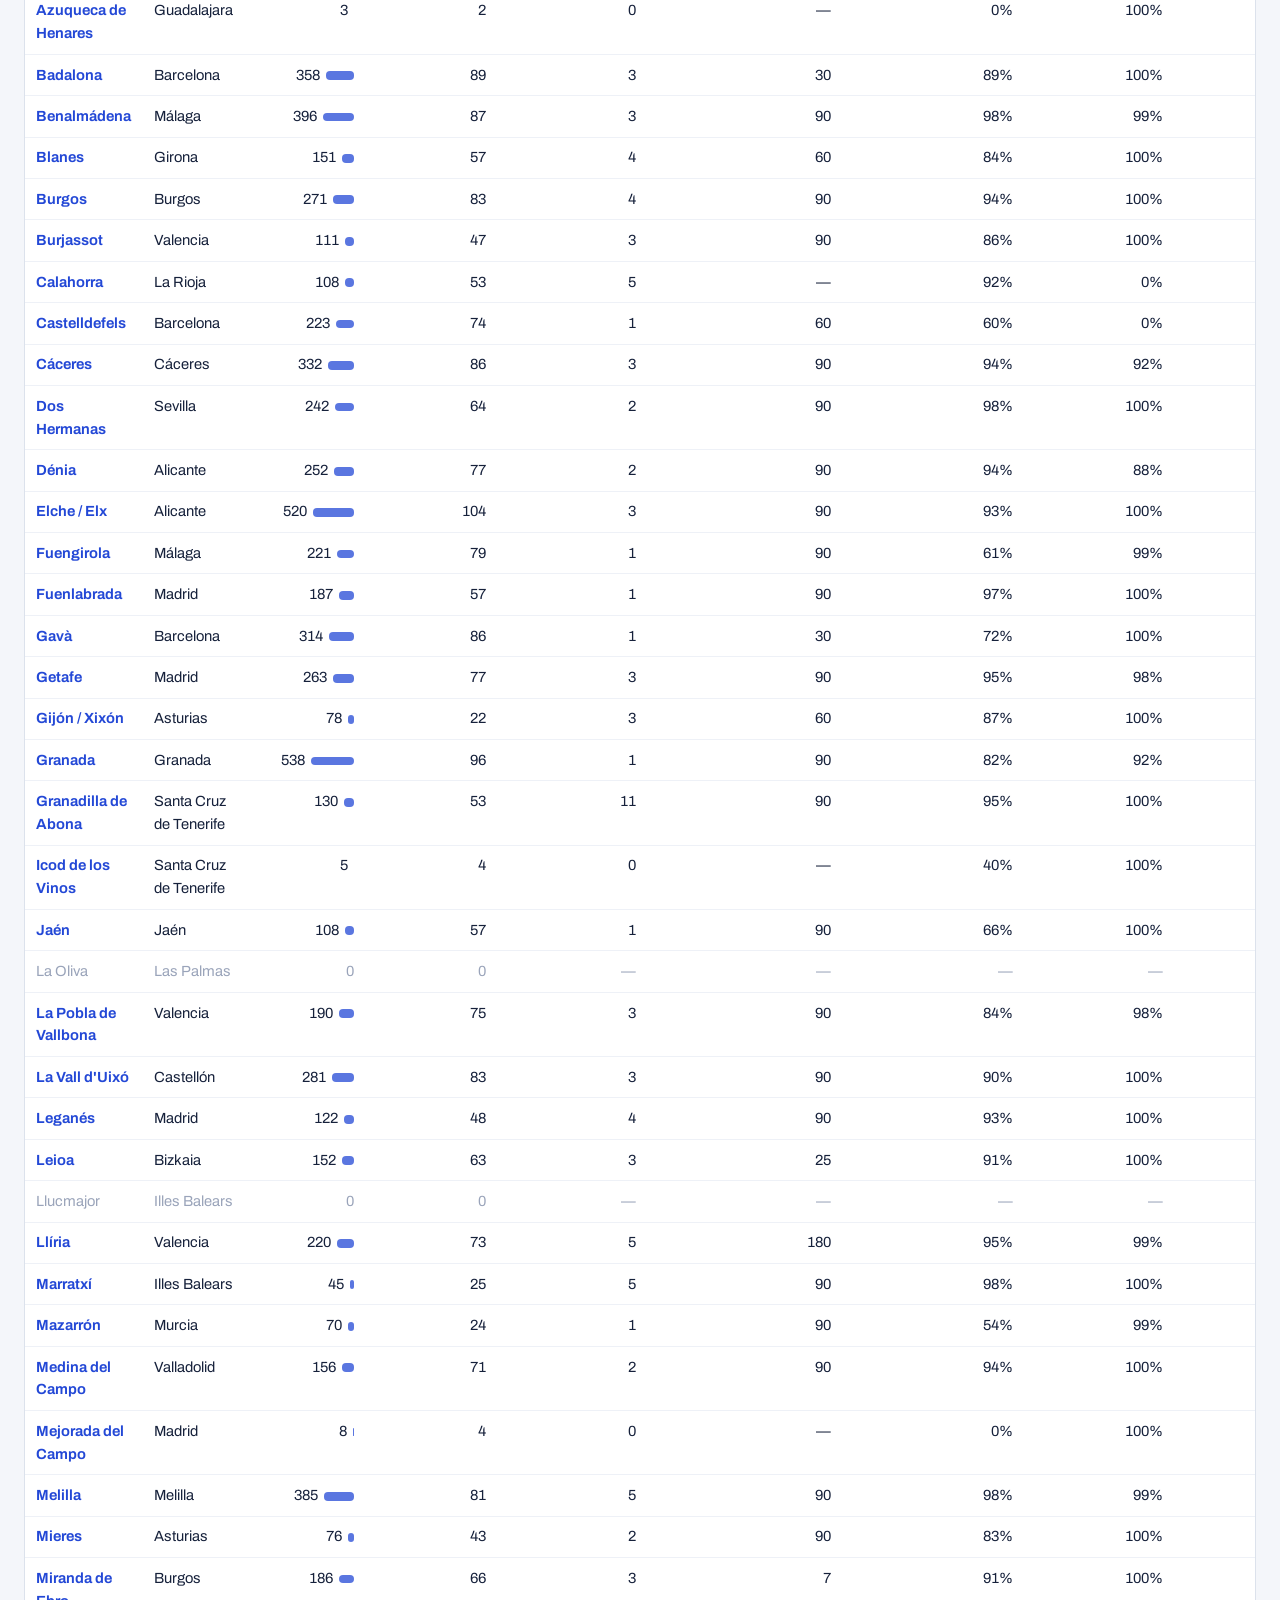
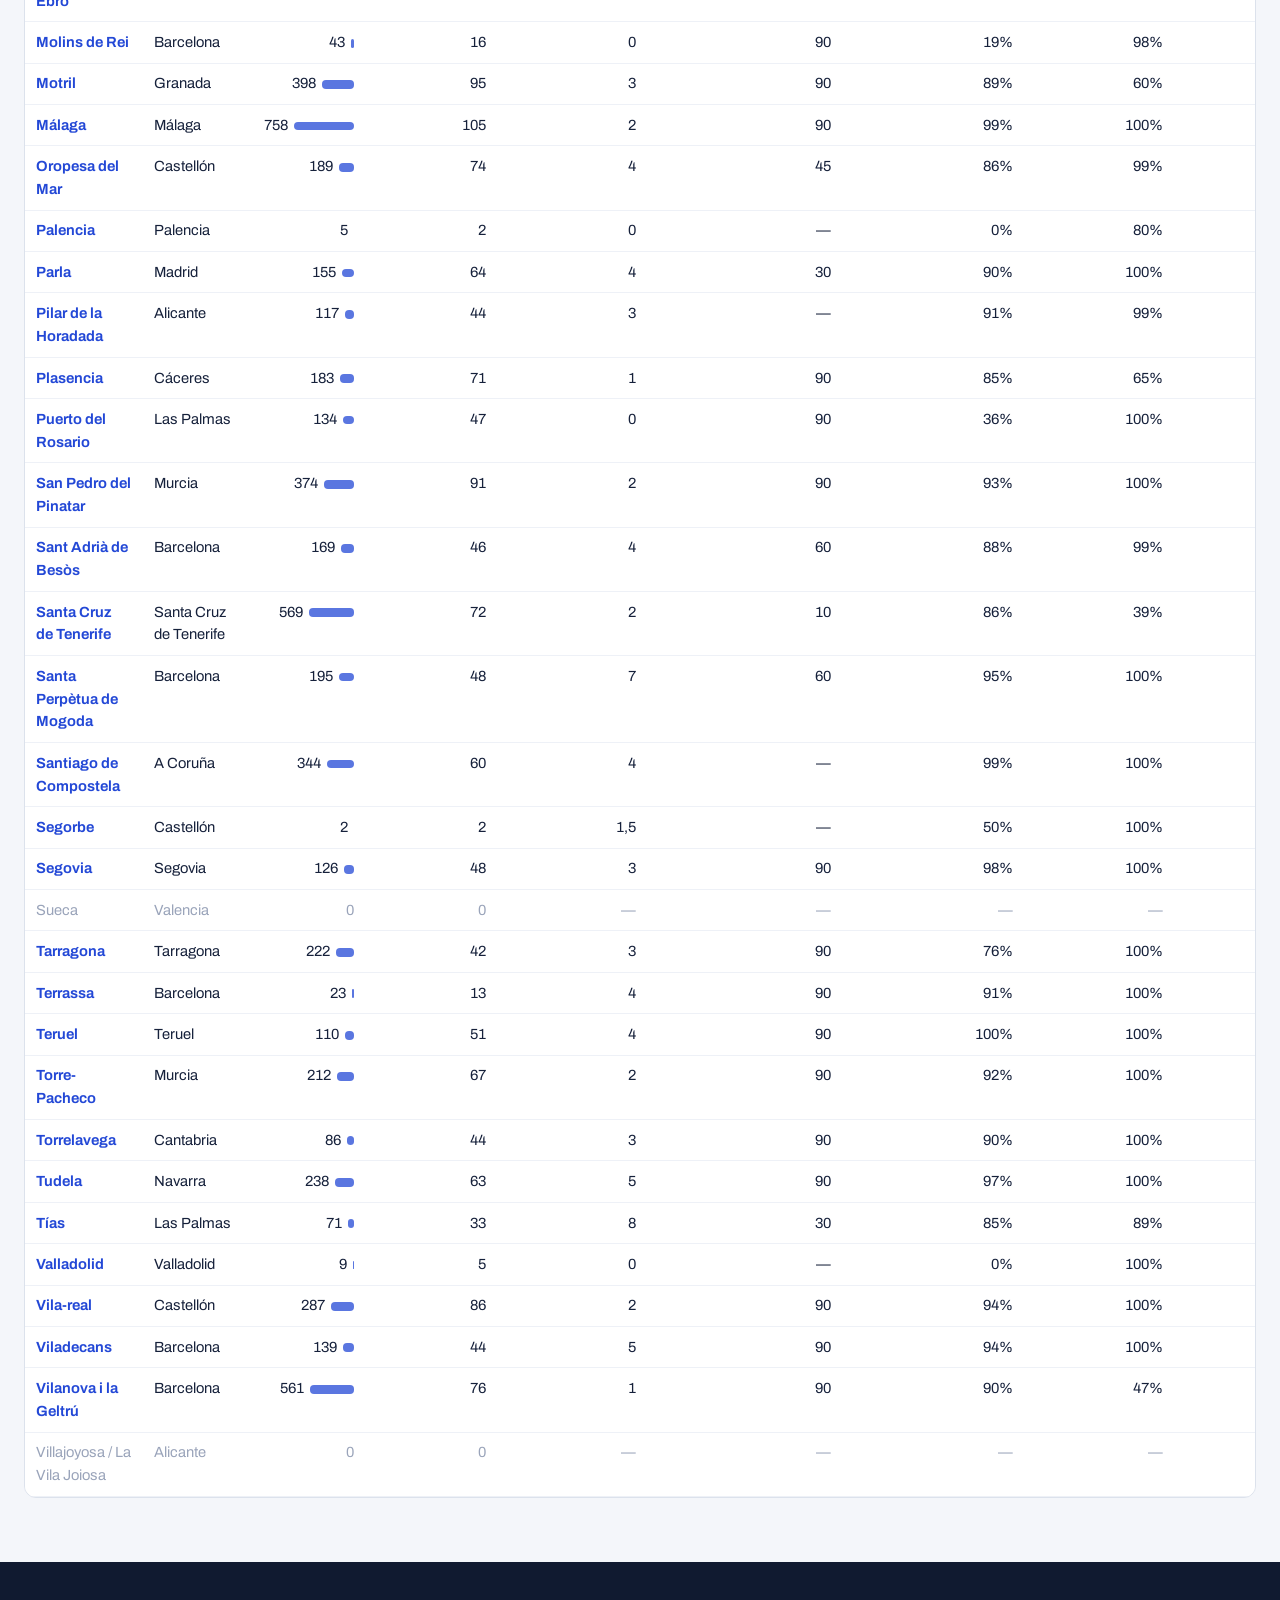
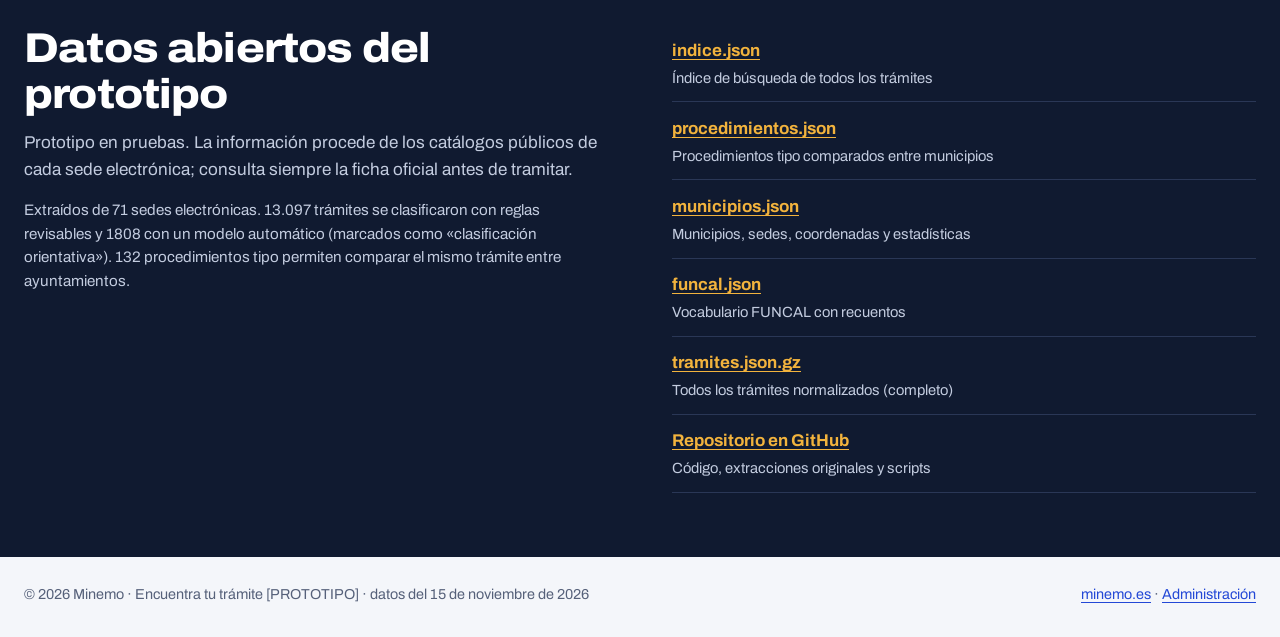
==== commit 9ffd75b6: "Nuevo logotipo: las barras del icono se convierten en las letras de «minemo» - Las «m» y la «n» se d" ====
--- a/encuentra-tu-tramite/index.html
+++ b/encuentra-tu-tramite/index.html
@@ -20,8 +20,7 @@
 <header class="cabecera">
   <div class="contenedor">
     <a class="logo" href="/" aria-label="Minemo, inicio">
-      <svg viewBox="0 0 48 48" aria-hidden="true"><path d="M3 41V29a6.5 6.5 0 0 1 13 0v12z" fill="#F2B33D"/><path d="M17.5 41V13a6.5 6.5 0 0 1 13 0v28z" fill="#2348D6"/><path d="M32 41V22a6.5 6.5 0 0 1 13 0v19z" fill="#1F8A6D"/></svg>
-      <span class="logo-txt">minemo</span>
+      <svg viewBox="-1 9 236 52" role="img" aria-label="minemo"><path d="M4.5 60V40.5a10 10 0 0 1 20 0V60" fill="none" stroke="#F2B33D" stroke-width="9"/><path d="M24.5 60V40.5a10 10 0 0 1 20 0V60" fill="none" stroke="#2348D6" stroke-width="9"/><path d="M59.5 60V26" stroke="#16213B" stroke-width="9"/><circle cx="59.5" cy="16.5" r="5.8" fill="#F2B33D"/><path d="M74.5 60V40.5a10 10 0 0 1 20 0V60" fill="none" stroke="#1F8A6D" stroke-width="9"/><path d="M109.5 43H134.5A12.5 12.5 0 1 0 131.6 51" fill="none" stroke="#16213B" stroke-width="9"/><path d="M149.5 60V40.5a10 10 0 0 1 20 0V60" fill="none" stroke="#2348D6" stroke-width="9"/><path d="M169.5 60V40.5a10 10 0 0 1 20 0V60" fill="none" stroke="#1F8A6D" stroke-width="9"/><circle cx="217" cy="43" r="12.5" fill="none" stroke="#16213B" stroke-width="9"/></svg>
     </a>
     <nav aria-label="Secciones del buscador">
       <a href="#buscar">Buscar</a>
